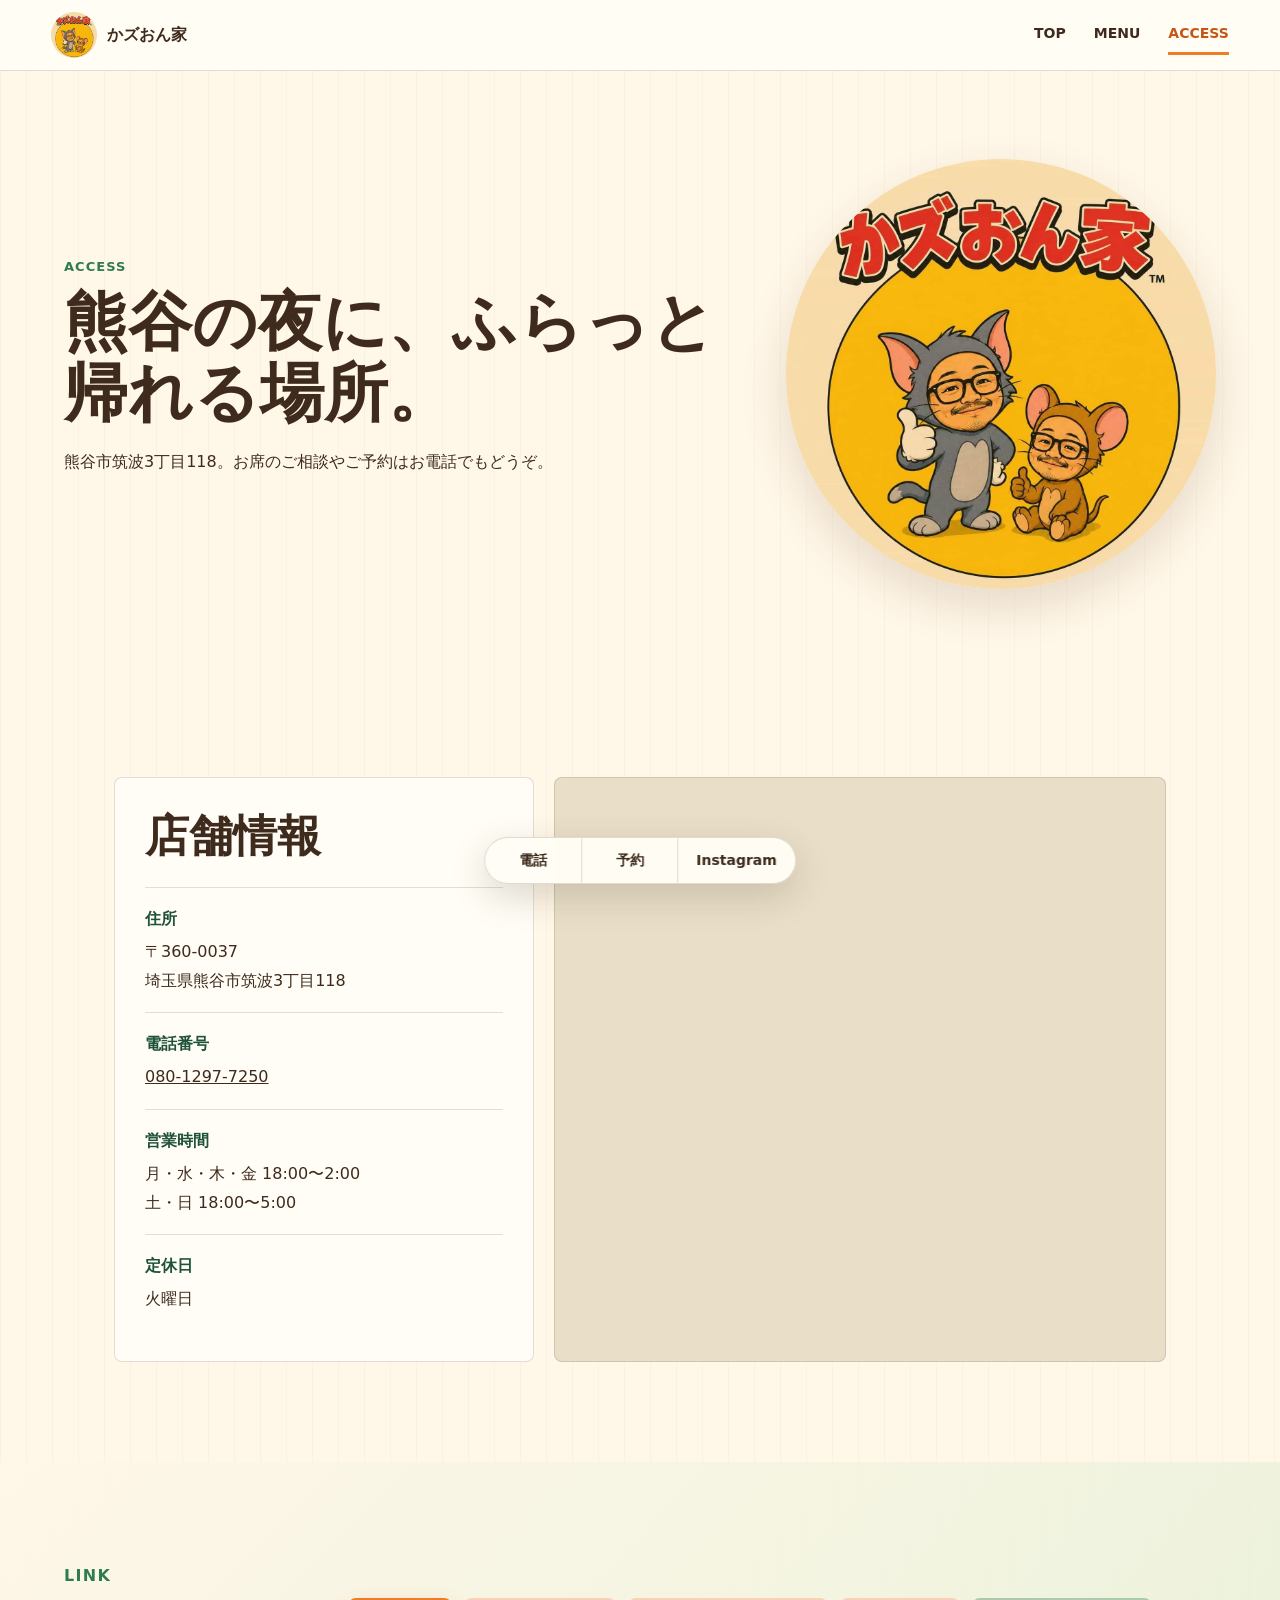
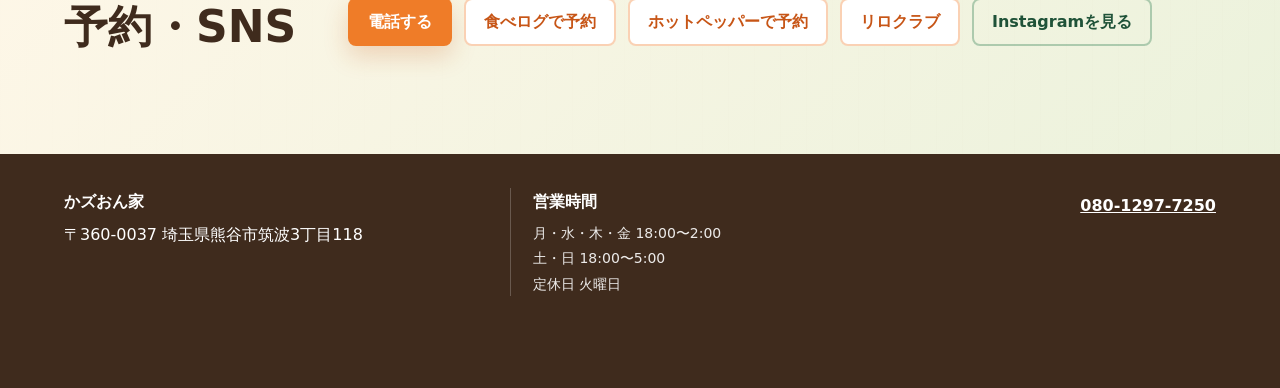
==== access.html @ 41d15622 "Create kazuonchi website" ====
<!doctype html>
<html lang="ja">
<head>
  <meta charset="utf-8">
  <meta name="viewport" content="width=device-width, initial-scale=1">
  <title>ACCESS | かズおん家</title>
  <meta name="description" content="居酒屋「かズおん家」へのアクセス。埼玉県熊谷市筑波3丁目118、電話080-1297-7250。火曜定休、土日は朝5時まで営業。">
  <link rel="icon" href="assets/logo.jpg">
  <link rel="stylesheet" href="styles.css">
</head>
<body>
  <header class="site-header">
    <a class="brand" href="index.html" aria-label="かズおん家 トップへ">
      <img src="assets/logo.jpg" alt="かズおん家 ロゴ">
      <span>かズおん家</span>
    </a>
    <nav class="global-nav" aria-label="主要ナビゲーション">
      <a href="index.html">TOP</a>
      <a href="menu.html">MENU</a>
      <a href="access.html" aria-current="page">ACCESS</a>
    </nav>
  </header>

  <main>
    <section class="page-hero access-hero">
      <div>
        <p class="eyebrow">ACCESS</p>
        <h1>熊谷の夜に、ふらっと帰れる場所。</h1>
        <p>熊谷市筑波3丁目118。お席のご相談やご予約はお電話でもどうぞ。</p>
      </div>
      <img src="assets/logo.jpg" alt="かズおん家 ロゴ">
    </section>

    <section class="section access-layout">
      <div class="access-panel">
        <h2>店舗情報</h2>
        <dl class="shop-info">
          <div>
            <dt>住所</dt>
            <dd>〒360-0037<br>埼玉県熊谷市筑波3丁目118</dd>
          </div>
          <div>
            <dt>電話番号</dt>
            <dd><a href="tel:08012977250">080-1297-7250</a></dd>
          </div>
          <div>
            <dt>営業時間</dt>
            <dd>月・水・木・金 18:00〜2:00<br>土・日 18:00〜5:00</dd>
          </div>
          <div>
            <dt>定休日</dt>
            <dd>火曜日</dd>
          </div>
        </dl>
      </div>
      <div class="map-wrap">
        <iframe title="かズおん家 Google Map" src="https://www.google.com/maps?q=%E5%9F%BC%E7%8E%89%E7%9C%8C%E7%86%8A%E8%B0%B7%E5%B8%82%E7%AD%91%E6%B3%A23%E4%B8%81%E7%9B%AE118&output=embed" loading="lazy" referrerpolicy="no-referrer-when-downgrade"></iframe>
      </div>
    </section>

    <section class="section link-panel warm-band">
      <div>
        <p class="eyebrow">LINK</p>
        <h2>予約・SNS</h2>
      </div>
      <div class="cta-grid">
        <a class="button primary" href="tel:08012977250">電話する</a>
        <a class="button secondary" href="https://tabelog.com/saitama/A1105/A110501/11062223/" target="_blank" rel="noopener">食べログで予約</a>
        <a class="button secondary" href="https://www.hotpepper.jp/strJ003784474/" target="_blank" rel="noopener">ホットペッパーで予約</a>
        <a class="button secondary" href="https://www.fukuri.jp/lp/search/5105285.html" target="_blank" rel="noopener">リロクラブ</a>
        <a class="button ghost" href="https://www.instagram.com/kazu0nchi/?hl=ja" target="_blank" rel="noopener">Instagramを見る</a>
      </div>
    </section>
  </main>

  <footer class="site-footer">
    <div class="footer-shop">
      <strong>かズおん家</strong>
      <p>〒360-0037 埼玉県熊谷市筑波3丁目118</p>
    </div>
    <div class="footer-hours">
      <strong>営業時間</strong>
      <p>月・水・木・金 18:00〜2:00</p>
      <p>土・日 18:00〜5:00</p>
      <p>定休日 火曜日</p>
    </div>
    <p class="footer-tel"><a href="tel:08012977250">080-1297-7250</a></p>
  </footer>

  <div class="fixed-cta" aria-label="予約導線">
    <a href="tel:08012977250">電話</a>
    <a href="https://www.hotpepper.jp/strJ003784474/" target="_blank" rel="noopener">予約</a>
    <a href="https://www.instagram.com/kazu0nchi/?hl=ja" target="_blank" rel="noopener">Instagram</a>
  </div>
</body>
</html>
---- styles.css ----
:root {
  --cream: #fff7e8;
  --paper: #fffdf5;
  --wood: #8b542e;
  --brown: #3f2b1d;
  --orange: #ef7c28;
  --orange-dark: #c75516;
  --green: #2f7b52;
  --green-dark: #1f5238;
  --mint: #e3f0d7;
  --line: rgba(63, 43, 29, .15);
  --shadow: 0 18px 45px rgba(95, 56, 22, .15);
  --radius: 8px;
}

* {
  box-sizing: border-box;
}

html {
  scroll-behavior: smooth;
}

body {
  margin: 0;
  color: var(--brown);
  background:
    linear-gradient(90deg, rgba(139, 84, 46, .035) 1px, transparent 1px) 0 0 / 26px 26px,
    var(--cream);
  font-family: "Hiragino Sans", "Yu Gothic", "YuGothic", "Noto Sans JP", system-ui, sans-serif;
  line-height: 1.8;
}

a {
  color: inherit;
}

img {
  display: block;
  max-width: 100%;
}

.site-header {
  position: sticky;
  top: 0;
  z-index: 20;
  display: flex;
  align-items: center;
  justify-content: space-between;
  gap: 20px;
  padding: 12px clamp(16px, 4vw, 54px);
  border-bottom: 1px solid var(--line);
  background: rgba(255, 253, 245, .93);
  backdrop-filter: blur(14px);
}

.brand {
  display: inline-flex;
  align-items: center;
  gap: 10px;
  font-weight: 800;
  text-decoration: none;
  letter-spacing: 0;
}

.brand img {
  width: 46px;
  height: 46px;
  border-radius: 50%;
  object-fit: cover;
}

.global-nav {
  display: flex;
  gap: clamp(12px, 3vw, 28px);
  font-size: 14px;
  font-weight: 800;
}

.global-nav a {
  padding: 6px 0;
  text-decoration: none;
  border-bottom: 3px solid transparent;
}

.global-nav a[aria-current="page"] {
  color: var(--orange-dark);
  border-color: var(--orange);
}

.hero {
  min-height: calc(100vh - 72px);
  display: grid;
  grid-template-columns: minmax(0, 1.1fr) minmax(330px, .9fr);
  gap: clamp(24px, 5vw, 64px);
  align-items: center;
  padding: clamp(28px, 5vw, 70px) clamp(16px, 5vw, 72px) 72px;
}

.hero-media {
  display: grid;
  grid-template-columns: 1fr .78fr;
  grid-template-rows: 1fr 1fr;
  gap: 14px;
  min-height: 520px;
}

.hero-media img {
  width: 100%;
  height: 100%;
  object-fit: cover;
  border-radius: var(--radius);
  box-shadow: var(--shadow);
  filter: saturate(1.08) contrast(1.02);
}

.hero-media img:first-child {
  grid-row: span 2;
}

.hero-copy {
  max-width: 590px;
}

.eyebrow {
  margin: 0 0 8px;
  color: var(--green);
  font-size: 13px;
  font-weight: 900;
  letter-spacing: .08em;
}

h1,
h2,
h3,
p {
  overflow-wrap: anywhere;
}

h1 {
  margin: 0 0 18px;
  font-size: clamp(42px, 6vw, 76px);
  line-height: 1.12;
  letter-spacing: 0;
}

h2 {
  margin: 0;
  font-size: clamp(28px, 4vw, 44px);
  line-height: 1.25;
  letter-spacing: 0;
}

h3 {
  margin: 0;
  font-size: 21px;
  line-height: 1.35;
}

.hero-copy > p:not(.eyebrow),
.section p {
  font-size: 16px;
}

.hero-actions,
.cta-grid {
  display: flex;
  flex-wrap: wrap;
  gap: 12px;
  margin-top: 28px;
}

.button {
  min-height: 48px;
  display: inline-flex;
  align-items: center;
  justify-content: center;
  gap: 8px;
  padding: 11px 18px;
  border: 2px solid transparent;
  border-radius: var(--radius);
  font-weight: 900;
  text-decoration: none;
  line-height: 1.25;
}

.button.primary {
  background: var(--orange);
  color: #fff;
  box-shadow: 0 10px 24px rgba(199, 85, 22, .22);
}

.button.secondary {
  background: #fff;
  border-color: rgba(239, 124, 40, .35);
  color: var(--orange-dark);
}

.button.ghost {
  background: transparent;
  border-color: rgba(47, 123, 82, .35);
  color: var(--green-dark);
}

.section {
  padding: clamp(54px, 8vw, 100px) clamp(16px, 5vw, 72px);
}

.section-heading {
  max-width: 920px;
  margin: 0 auto 34px;
}

.section-heading.split {
  display: flex;
  justify-content: space-between;
  gap: 20px;
  align-items: end;
}

.text-link {
  color: var(--green-dark);
  font-weight: 900;
  text-underline-offset: 5px;
}

.intro-grid {
  max-width: 1120px;
  margin: 0 auto;
  display: grid;
  grid-template-columns: minmax(0, 1fr) 330px;
  gap: 26px;
  align-items: stretch;
}

.intro-text {
  padding: clamp(24px, 4vw, 42px);
  background: var(--paper);
  border: 1px solid var(--line);
  border-radius: var(--radius);
}

.intro-text p:first-child {
  margin-top: 0;
}

.intro-text p:last-child {
  margin-bottom: 0;
}

.info-note {
  display: flex;
  flex-direction: column;
  justify-content: center;
  gap: 12px;
  padding: 30px;
  color: #fff;
  background:
    linear-gradient(135deg, rgba(47, 123, 82, .94), rgba(31, 82, 56, .98)),
    var(--green);
  border-radius: var(--radius);
  box-shadow: var(--shadow);
}

.info-note strong {
  font-size: 25px;
  line-height: 1.25;
}

.warm-band {
  background: linear-gradient(135deg, rgba(255, 247, 232, .96), rgba(227, 240, 215, .7));
}

.green-band {
  background:
    linear-gradient(135deg, rgba(47, 123, 82, .95), rgba(31, 82, 56, .96)),
    var(--green);
  color: #fff;
}

.green-band .eyebrow {
  color: #f7d77d;
}

.point-list {
  max-width: 1120px;
  margin: 0 auto;
  display: grid;
  grid-template-columns: repeat(3, 1fr);
  gap: 16px;
}

.point-list article {
  padding: 28px;
  background: rgba(255, 253, 245, .86);
  border: 1px solid var(--line);
  border-radius: var(--radius);
}

.point-list span {
  color: var(--orange-dark);
  font-weight: 900;
}

.food-showcase {
  max-width: 1120px;
  margin: 0 auto;
  display: grid;
  grid-template-columns: 1.2fr .8fr;
  gap: 18px;
}

.food-showcase article {
  position: relative;
  min-height: 260px;
  overflow: hidden;
  border-radius: var(--radius);
  background: #fff;
  box-shadow: var(--shadow);
}

.food-showcase img {
  width: 100%;
  height: 260px;
  object-fit: cover;
}

.food-showcase h3,
.feature-food div {
  padding: 18px;
}

.feature-food {
  grid-row: span 2;
}

.feature-food img {
  height: 480px;
}

.inside {
  max-width: 1120px;
  margin: 0 auto;
  display: grid;
  grid-template-columns: minmax(0, 1fr) 320px;
  gap: 34px;
  align-items: center;
}

.inside-copy {
  max-width: 720px;
}

.logo-large {
  width: 100%;
  border-radius: 50%;
  box-shadow: var(--shadow);
}

.instagram {
  display: flex;
  align-items: center;
  justify-content: space-between;
  gap: 28px;
}

.instagram > div {
  max-width: 720px;
}

.reserve .section-heading,
.reserve .cta-grid {
  max-width: 1120px;
  margin-left: auto;
  margin-right: auto;
}

.site-footer {
  display: grid;
  grid-template-columns: minmax(260px, 1fr) minmax(260px, auto) minmax(180px, 1fr);
  align-items: start;
  gap: clamp(20px, 5vw, 56px);
  padding: 34px clamp(16px, 5vw, 72px) 92px;
  color: #fff;
  background: var(--brown);
}

.site-footer p {
  margin: 4px 0 0;
}

.footer-hours {
  padding: 0 0 0 22px;
  border-left: 1px solid rgba(255, 255, 255, .22);
}

.footer-hours strong {
  display: block;
  margin-bottom: 6px;
}

.footer-hours p {
  color: rgba(255, 255, 255, .9);
  font-size: 14px;
  line-height: 1.55;
}

.footer-tel {
  justify-self: end;
  font-weight: 800;
}

.fixed-cta {
  position: fixed;
  left: 50%;
  bottom: 16px;
  z-index: 30;
  transform: translateX(-50%);
  display: flex;
  overflow: hidden;
  border: 1px solid rgba(63, 43, 29, .16);
  border-radius: 999px;
  background: rgba(255, 253, 245, .96);
  box-shadow: 0 12px 36px rgba(63, 43, 29, .18);
  backdrop-filter: blur(14px);
}

.fixed-cta a {
  min-width: 96px;
  padding: 10px 18px;
  color: var(--brown);
  font-size: 14px;
  font-weight: 900;
  text-align: center;
  text-decoration: none;
}

.fixed-cta a + a {
  border-left: 1px solid var(--line);
}

.page-hero {
  display: grid;
  grid-template-columns: minmax(0, 1fr) minmax(280px, 430px);
  gap: clamp(22px, 5vw, 58px);
  align-items: center;
  padding: clamp(44px, 7vw, 88px) clamp(16px, 5vw, 72px);
}

.page-hero h1 {
  font-size: clamp(40px, 5vw, 64px);
}

.page-hero img {
  width: 100%;
  aspect-ratio: 4 / 3;
  object-fit: cover;
  border-radius: var(--radius);
  box-shadow: var(--shadow);
}

.access-hero img {
  aspect-ratio: 1;
  border-radius: 50%;
}

.menu-gallery {
  max-width: 1180px;
  margin: 0 auto;
  display: grid;
  grid-template-columns: repeat(3, 1fr);
  gap: 18px;
}

.menu-tile {
  overflow: hidden;
  background: var(--paper);
  border-radius: var(--radius);
  box-shadow: var(--shadow);
}

.menu-tile.large {
  grid-column: span 2;
  grid-row: span 2;
}

.menu-tile img {
  width: 100%;
  height: 260px;
  object-fit: cover;
}

.menu-tile.large img {
  height: 476px;
}

.menu-tile h2,
.menu-tile div {
  padding: 18px;
}

.menu-tile h2 {
  font-size: 22px;
}

.access-layout {
  max-width: 1180px;
  margin: 0 auto;
  display: grid;
  grid-template-columns: 420px minmax(0, 1fr);
  gap: 20px;
}

.access-panel {
  padding: 30px;
  background: var(--paper);
  border: 1px solid var(--line);
  border-radius: var(--radius);
}

.shop-info {
  margin: 24px 0 0;
}

.shop-info div {
  padding: 17px 0;
  border-top: 1px solid var(--line);
}

.shop-info dt {
  color: var(--green-dark);
  font-weight: 900;
}

.shop-info dd {
  margin: 4px 0 0;
}

.map-wrap {
  min-height: 520px;
  overflow: hidden;
  border: 1px solid var(--line);
  border-radius: var(--radius);
  background: #e9dfc8;
}

.map-wrap iframe {
  width: 100%;
  height: 100%;
  min-height: 520px;
  border: 0;
}

.link-panel {
  display: grid;
  grid-template-columns: 260px minmax(0, 1fr);
  gap: 24px;
  align-items: center;
}

@media (max-width: 900px) {
  .hero,
  .page-hero,
  .intro-grid,
  .inside,
  .access-layout,
  .link-panel {
    grid-template-columns: 1fr;
  }

  .hero {
    min-height: auto;
  }

  .hero-media {
    min-height: 420px;
    order: 2;
  }

  .hero-copy {
    order: 1;
  }

  .point-list,
  .food-showcase,
  .menu-gallery {
    grid-template-columns: 1fr;
  }

  .feature-food,
  .menu-tile.large {
    grid-row: auto;
    grid-column: auto;
  }

  .feature-food img,
  .menu-tile.large img {
    height: 300px;
  }

  .instagram,
  .section-heading.split {
    align-items: flex-start;
    flex-direction: column;
  }

  .site-footer {
    grid-template-columns: 1fr;
  }

  .footer-hours {
    padding-left: 0;
    border-left: 0;
  }

  .footer-tel {
    justify-self: start;
  }
}

@media (max-width: 620px) {
  .site-header {
    align-items: flex-start;
    flex-direction: column;
    gap: 8px;
  }

  .brand img {
    width: 40px;
    height: 40px;
  }

  .global-nav {
    width: 100%;
    justify-content: space-between;
  }

  .hero-media {
    min-height: 0;
    grid-template-columns: 1fr;
    grid-template-rows: none;
  }

  .hero-media img {
    height: 230px;
  }

  .hero-media img:first-child {
    grid-row: auto;
  }

  h1 {
    font-size: 40px;
  }

  h2 {
    font-size: 30px;
  }

  .cta-grid,
  .hero-actions {
    flex-direction: column;
  }

  .button {
    width: 100%;
  }

  .fixed-cta {
    width: calc(100% - 24px);
    bottom: 10px;
  }

  .fixed-cta a {
    min-width: 0;
    flex: 1;
    padding: 10px 8px;
  }

  .map-wrap,
  .map-wrap iframe {
    min-height: 360px;
  }
}
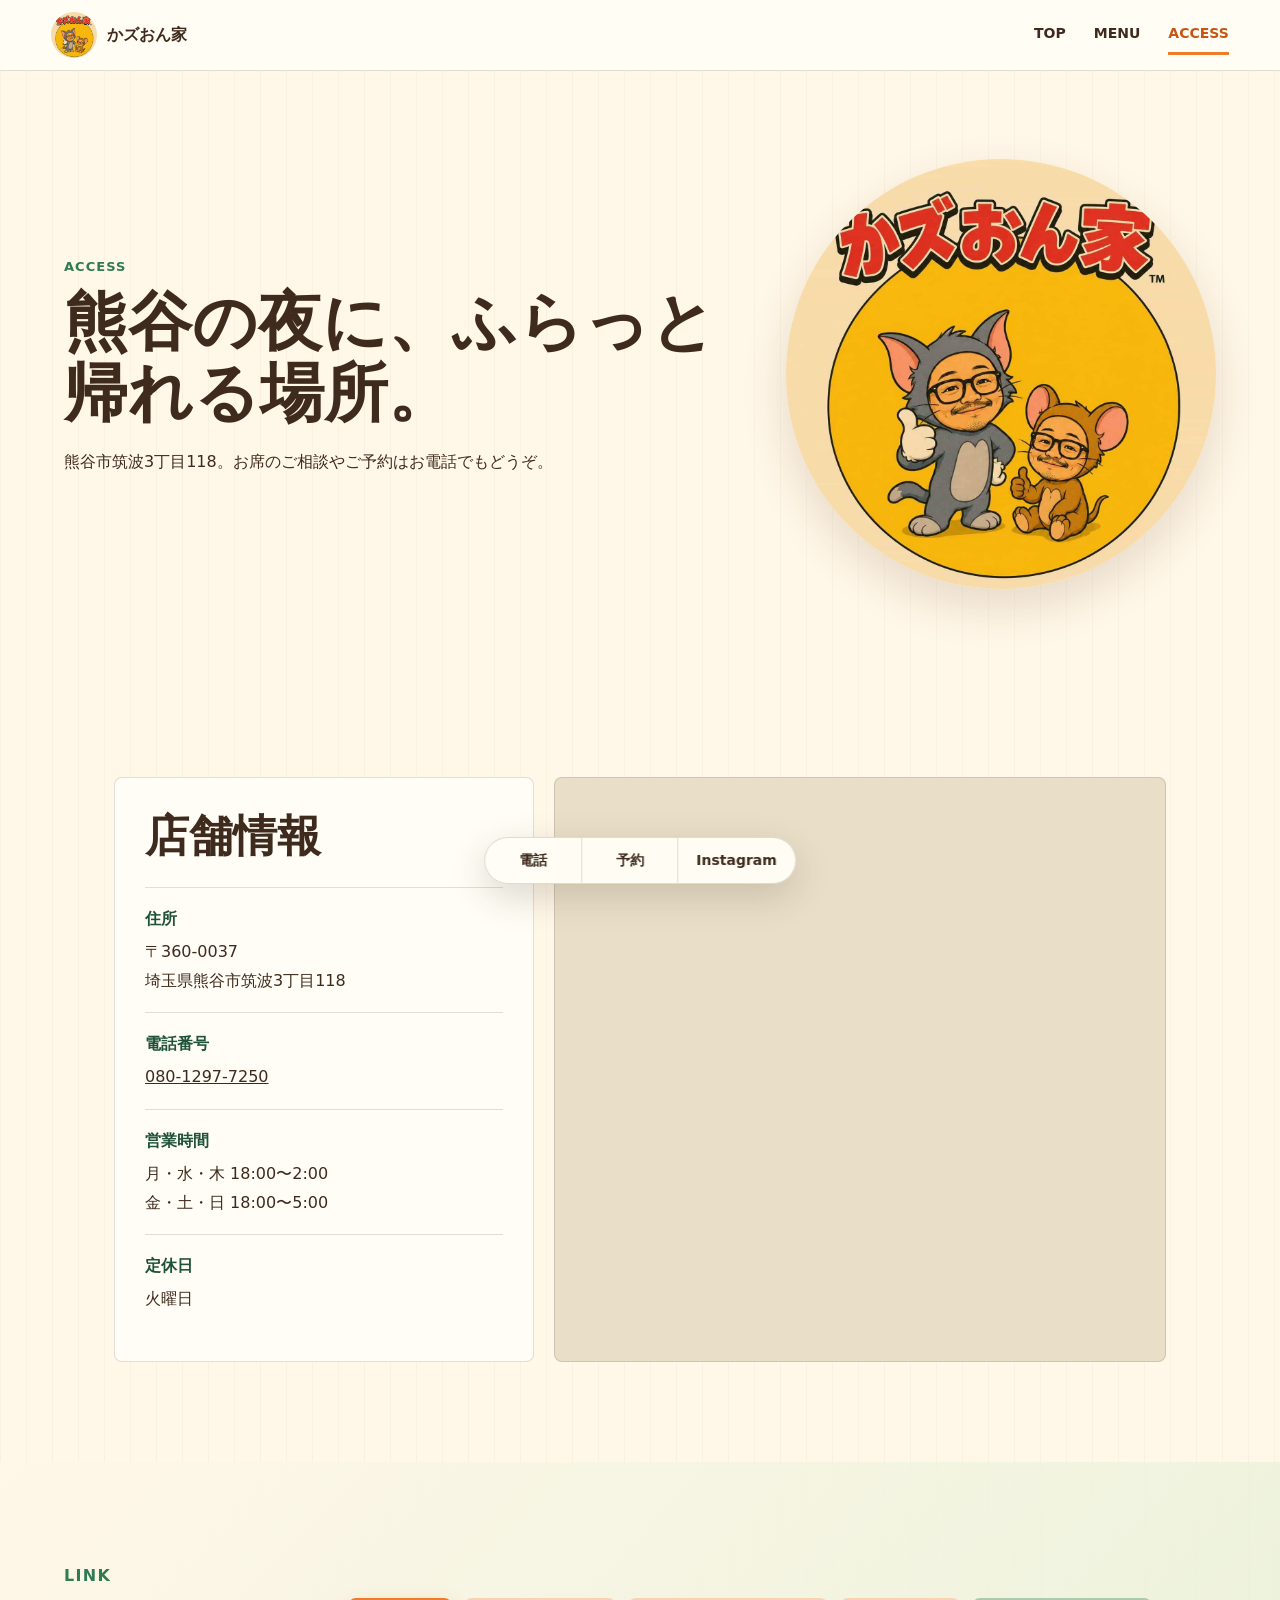
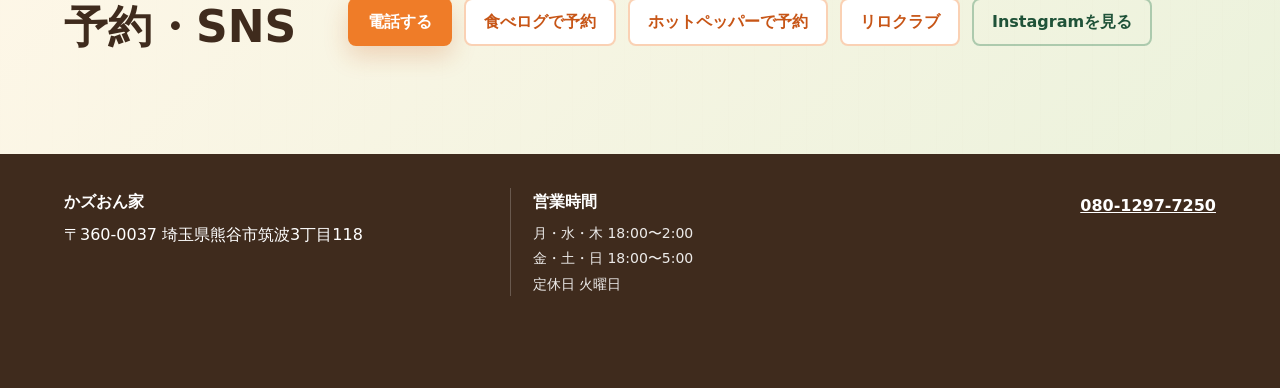
==== commit f9fe2387: "Update Friday business hours" ====
--- a/access.html
+++ b/access.html
@@ -45,7 +45,7 @@
           </div>
           <div>
             <dt>営業時間</dt>
-            <dd>月・水・木・金 18:00〜2:00<br>土・日 18:00〜5:00</dd>
+            <dd>月・水・木 18:00〜2:00<br>金・土・日 18:00〜5:00</dd>
           </div>
           <div>
             <dt>定休日</dt>
@@ -80,8 +80,8 @@
     </div>
     <div class="footer-hours">
       <strong>営業時間</strong>
-      <p>月・水・木・金 18:00〜2:00</p>
-      <p>土・日 18:00〜5:00</p>
+      <p>月・水・木 18:00〜2:00</p>
+      <p>金・土・日 18:00〜5:00</p>
       <p>定休日 火曜日</p>
     </div>
     <p class="footer-tel"><a href="tel:08012977250">080-1297-7250</a></p>
--- a/styles.css
+++ b/styles.css
@@ -368,6 +368,15 @@
   max-width: 720px;
 }
 
+.menu-gallery + .instagram > div {
+  max-width: 980px;
+}
+
+.menu-gallery + .instagram h2 {
+  font-size: clamp(28px, 3.3vw, 42px);
+  white-space: nowrap;
+}
+
 .reserve .section-heading,
 .reserve .cta-grid {
   max-width: 1120px;
@@ -464,6 +473,22 @@
   border-radius: 50%;
 }
 
+.menu-hero {
+  width: min(1180px, calc(100% - 32px));
+  display: block;
+  margin: 0 auto;
+  padding: clamp(58px, 8vw, 96px) 0 clamp(30px, 5vw, 54px);
+}
+
+.menu-hero > div {
+  max-width: 780px;
+}
+
+.menu-hero + .menu-gallery {
+  width: min(1180px, calc(100% - 32px));
+  padding: 0 0 clamp(54px, 8vw, 100px);
+}
+
 .menu-gallery {
   max-width: 1180px;
   margin: 0 auto;
